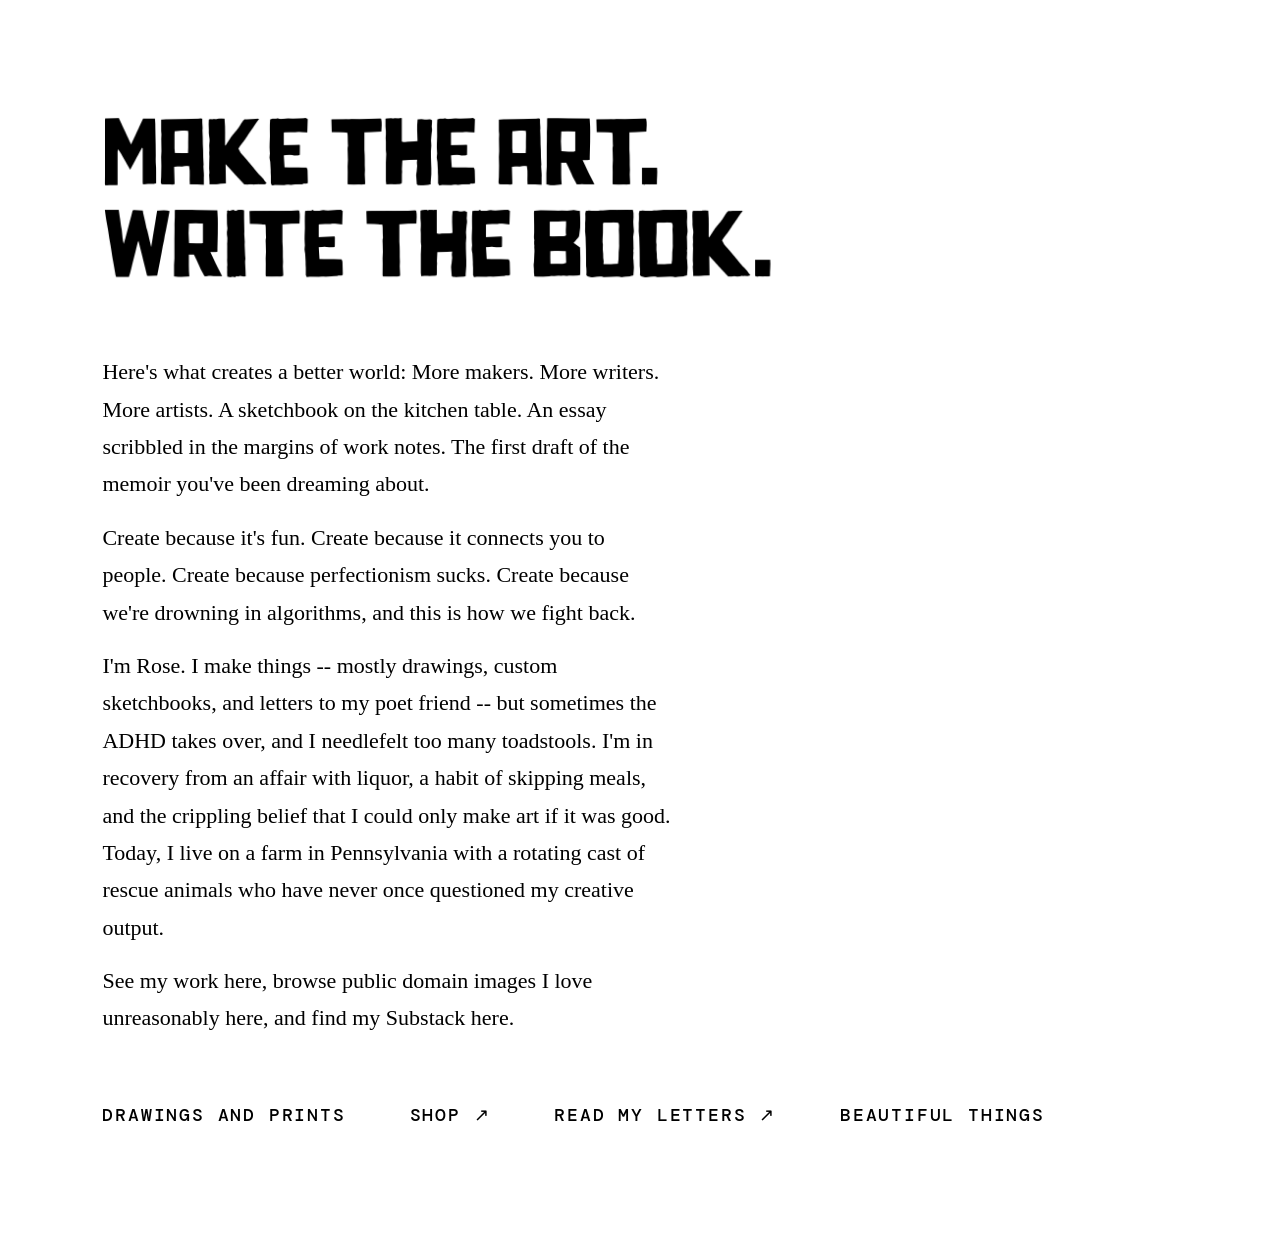
==== index.html @ 7e921a8c "Added images for headers" ====
<!DOCTYPE html>
<html lang="en">
<head>
  <meta charset="UTF-8">
  <meta name="viewport" content="width=device-width, initial-scale=1.0">
  <title>[Artist Name] — Artist</title>
  <meta name="description" content="[Artist Name] — [brief one-sentence description of your practice and work].">

  <!-- DM Mono — single CDN exception, per site spec -->
  <link rel="preconnect" href="https://fonts.googleapis.com">
  <link rel="preconnect" href="https://fonts.gstatic.com" crossorigin>
  <link href="https://fonts.googleapis.com/css2?family=DM+Mono:wght@400;500&display=swap" rel="stylesheet">

  <link rel="stylesheet" href="style.css">
</head>
<body class="page-home">

  <div class="home-layout">

    <!-- Logo: Ramo typeface embedded as image -->
    <!-- Replace /images/logo.png with your actual logo file 
    <a href="/" class="home-logo-link" aria-label="[Artist Name] — Home">
     <img
        src="/images/logo.png"
        alt="[Artist Name]"
        class="home-logo-image"
        width="320"
        height="120"
      >
      <!--
        If the logo image is not yet available, remove the <img> above
        and uncomment the fallback below:
        <span class="logo-placeholder">[ARTIST NAME]</span>
      
    </a>
-->
    <picture>
      <source srcset="assets/headerimage-1400.png" media="(min-width: 901px)">
      <source srcset="assets/headerimage-800.png" media="(min-width: 481px)">
      <img
        src="assets/headerimage-400.png"
        alt="make the art. write the book."
        class="home-header-image"
      >
    </picture>

    <!-- Bio: replace all four lines with your actual text -->
    <div class="home-bio" aria-label="Artist biography">
      <!-- [BIO TEXT HERE] -->
      <p>Here's what creates a better world: More makers. More writers.
        More artists. A sketchbook on the kitchen table.
        An essay scribbled in the margins of work notes.
        The first draft of the memoir you've been dreaming about.</p>
      <p>
        Create because it's fun. Create because it connects you to people.
        Create because perfectionism sucks. Create because we're drowning
        in algorithms, and this is how we fight back.&nbsp;</p>
      <p>I'm Rose. I make things -- mostly drawings, custom sketchbooks,
        and letters to my poet friend -- but sometimes the ADHD takes over,
        and I needlefelt too many toadstools. I'm in recovery from an
        affair with liquor, a habit of skipping meals, and the crippling belief
        that I could only make art if it was good. Today, I live on a farm in
        Pennsylvania with a rotating cast of rescue animals who have never once
        questioned my creative output.
        </p>
<p>See my work here, browse public domain images I love unreasonably here, and find my Substack here.
</p>

    </div>

    <!-- Navigation -->
    <nav class="home-nav" aria-label="Primary navigation">
      <ul class="nav-list">
        <li><a href="/gallery/" class="nav-link">Drawings and prints</a></li>
          <li>
          <a
            href="#"
            class="nav-link"
            target="_blank"
            rel="noopener noreferrer"
          >shop ↗</a>
        </li>
        <!-- Replace # with your actual writing URL -->
        <li>
          <a
            href="#"
            class="nav-link"
            target="_blank"
            rel="noopener noreferrer"
          >read my letters ↗</a>
           </li>
          <!-- Replace # with your actual Etsy shop URL -->
      
       
        <li><a href="/archive/" class="nav-link">Beautiful things</a></li>
        
        
      </ul>
    </nav>

  </div><!-- /home-layout -->

</body>
</html>
---- style.css ----
/*
  ============================================================
  STYLE GUIDE — style.css
  ============================================================

  COLOR PALETTE
  --color-black    #000000   Primary text, borders, UI elements
  --color-white    #FFFFFF   Page background, inverse text
  --color-red      #D3000B   Accent only — hover states, single
                             emphasis elements; use sparingly

  TYPOGRAPHY
  --font-mono      'DM Mono', monospace
                   Used for: nav, headings, labels, captions,
                   all UI/interface text
  --font-serif     Georgia, 'Times New Roman', serif
                   Used for: body paragraphs, bio, descriptions

  FONT SIZES (generous — err large, not small)
  --font-size-xs   0.75rem    Fine print, metadata
  --font-size-sm   0.875rem   Captions, nav items
  --font-size-base 1.125rem   Body text
  --font-size-md   1.375rem   Lead paragraphs, descriptions
  --font-size-lg   2rem       Section headings
  --font-size-xl   3.5rem     Page titles (inner pages)
  --font-size-2xl  6rem       Display — homepage name

  FONT WEIGHTS
  --font-weight-normal  400   Body text
  --font-weight-medium  500   Headings, labels, nav

  LETTER SPACING
  --tracking-tight    -0.02em  Large display type
  --tracking-normal    0       Body text
  --tracking-wide      0.05em  Subheadings
  --tracking-wider     0.1em   Labels, small caps
  --tracking-widest    0.2em   Nav items

  SPACING SCALE
  --space-xs    0.5rem    8px
  --space-sm    1rem      16px
  --space-md    2rem      32px
  --space-lg    4rem      64px
  --space-xl    7rem      112px
  --space-2xl   12rem     192px

  LAYOUT
  --max-width   1400px   Maximum content width
  --gutter      clamp(1.5rem, 4vw, 4rem)   Responsive side padding

  IMAGE GRID
  --grid-min    260px    Minimum column width
  --grid-gap    1.5rem   Gap between cells (desktop)
  ============================================================
*/

/* ============================================================
   CUSTOM PROPERTIES
   ============================================================ */

:root {
  /* Colors */
  --color-black: #000000;
  --color-white: #ffffff;
  --color-red:   #D3000B;

  /* Typography — families */
  --font-mono:   'DM Mono', monospace;
  --font-serif:  Georgia, 'Times New Roman', serif;

  /* Typography — sizes */
  --font-size-xs:   0.75rem;
  --font-size-sm:   0.875rem;
  --font-size-base: 1.125rem;
  --font-size-md:   1.375rem;
  --font-size-lg:   2rem;
  --font-size-xl:   3.5rem;
  --font-size-2xl:  6rem;

  /* Typography — weights */
  --font-weight-normal: 400;
  --font-weight-medium: 500;

  /* Typography — letter spacing */
  --tracking-tight:   -0.02em;
  --tracking-normal:   0em;
  --tracking-wide:     0.05em;
  --tracking-wider:    0.1em;
  --tracking-widest:   0.2em;

  /* Spacing */
  --space-xs:  0.5rem;
  --space-sm:  1rem;
  --space-md:  2rem;
  --space-lg:  4rem;
  --space-xl:  7rem;
  --space-2xl: 12rem;

  /* Layout */
  --max-width: 1400px;
  --gutter:    clamp(1.5rem, 4vw, 4rem);

  /* Grid */
  --grid-min: 260px;
  --grid-gap: 1.5rem;
}


/* ============================================================
   RESET & BASE
   ============================================================ */

*, *::before, *::after {
  box-sizing: border-box;
  margin: 0;
  padding: 0;
}

html {
  font-size: 16px;
  scroll-behavior: smooth;
}

body {
  background-color: var(--color-white);
  color: var(--color-black);
  font-family: var(--font-serif);
  font-size: var(--font-size-base);
  font-weight: var(--font-weight-normal);
  line-height: 1.65;
  -webkit-font-smoothing: antialiased;
  -moz-osx-font-smoothing: grayscale;
}

img {
  display: block;
  max-width: 100%;
  height: auto;
}

ul {
  list-style: none;
}

a {
  color: inherit;
  text-decoration: none;
}

a:hover {
  color: var(--color-red);
}

p + p {
  margin-top: var(--space-sm);
}


/* ============================================================
   LAYOUT UTILITIES
   ============================================================ */

.container {
  width: 100%;
  max-width: var(--max-width);
  margin-inline: auto;
  padding-inline: var(--gutter);
}

.page-wrapper {
  min-height: 100vh;
  display: flex;
  flex-direction: column;
}

.site-main {
  flex: 1;
  padding-top: var(--space-lg);
  padding-bottom: var(--space-xl);
}


/* ============================================================
   SITE HEADER — inner pages
   ============================================================ */

.site-header {
  display: flex;
  align-items: center;
  justify-content: space-between;
  padding: var(--space-md) var(--gutter);
  border-bottom: 2px solid var(--color-black);
  gap: var(--space-md);
}

.site-header img {
  width: clamp(220px, 100%, 860px);
  height: auto;
}

.site-logo {
  display: block;
  flex-shrink: 0;
  line-height: 1;
  transition: opacity 0.1s ease;
}

.site-logo:hover {
  opacity: 0.7;
  color: inherit;
}

.logo-image {
  height: 2.75rem;
  width: auto;
  display: block;
}

/* Fallback if logo image not yet provided */
.logo-image[src=""] ,
.logo-image:not([src]) {
  display: none;
}


/* ============================================================
   NAVIGATION — shared across all pages
   ============================================================ */

.site-nav {
  display: flex;
  align-items: center;
}

.nav-list {
  display: flex;
  flex-wrap: wrap;
  align-items: center;
  gap: var(--space-sm) var(--space-md);
}

.nav-link {
  font-family: var(--font-mono);
  font-size: var(--font-size-sm);
  font-weight: var(--font-weight-medium);
  letter-spacing: var(--tracking-widest);
  text-transform: uppercase;
  color: var(--color-black);
  text-decoration: none;
  transition: color 0.1s ease;
  white-space: nowrap;
}

.nav-link:hover {
  color: var(--color-red);
}

.nav-link[aria-current="page"] {
  border-bottom: 2px solid var(--color-black);
}


/* ============================================================
   HOMEPAGE
   ============================================================ */

body.page-home {
  display: flex;
  flex-direction: column;
  min-height: 100vh;
}

.home-layout {
  flex: 1;
  display: flex;
  flex-direction: column;
  padding: var(--space-xl) var(--gutter) var(--space-xl);
  max-width: var(--max-width);
  width: 100%;
  /* Generous left offset for editorial feel */
  padding-left: max(var(--gutter), 8vw);
}

.home-logo-link {
  display: inline-block;
  margin-bottom: var(--space-md);
  transition: opacity 0.1s ease;
}

.home-logo-link:hover {
  opacity: 0.7;
  color: inherit;
}

.home-logo-image {
  height: auto;
  width: clamp(140px, 22vw, 320px);
  display: block;
}

/* Placeholder while logo image is pending */
.logo-placeholder {
  display: block;
  font-family: var(--font-mono);
  font-size: var(--font-size-lg);
  font-weight: var(--font-weight-medium);
  letter-spacing: var(--tracking-tight);
  line-height: 1;
  color: var(--color-black);
  margin-bottom: var(--space-md);
}

/* .home-name removed — replaced by .home-header-image */

.home-header-image {
  display: block;
  width: clamp(280px, 55vw, 900px);
  height: auto;
  margin-bottom: var(--space-lg);
}

.home-bio {
  font-family: var(--font-serif);
  font-size: var(--font-size-md);
  line-height: 1.7;
  max-width: 52ch;
  color: var(--color-black);
  margin-bottom: var(--space-lg);
}

.home-nav {
  margin-top: auto;
}

.home-nav .nav-list {
  gap: var(--space-sm) var(--space-lg);
}

.home-nav .nav-link {
  font-size: var(--font-size-base);
  letter-spacing: var(--tracking-wider);
}


/* ============================================================
   PAGE TITLES — inner pages
   ============================================================ */

.page-title {
  font-family: var(--font-mono);
  font-size: clamp(var(--font-size-lg), 5vw, var(--font-size-xl));
  font-weight: var(--font-weight-medium);
  letter-spacing: var(--tracking-tight);
  text-transform: uppercase;
  line-height: 1.1;
  color: var(--color-black);
  margin-bottom: var(--space-md);
}

.section-label {
  font-family: var(--font-mono);
  font-size: var(--font-size-xs);
  font-weight: var(--font-weight-medium);
  letter-spacing: var(--tracking-widest);
  text-transform: uppercase;
  color: var(--color-black);
  margin-bottom: var(--space-sm);
}

.page-description {
  font-family: var(--font-serif);
  font-size: var(--font-size-md);
  line-height: 1.7;
  max-width: 60ch;
  color: var(--color-black);
  margin-bottom: var(--space-lg);
}


/* ============================================================
   IMAGE GRID
   ============================================================ */

.image-grid {
  display: grid;
  grid-template-columns: repeat(auto-fill, minmax(min(var(--grid-min), 100%), 1fr));
  gap: var(--grid-gap);
}

/* Wider columns for gallery (artist's own work) */
.image-grid--gallery {
  --grid-min: 300px;
  --grid-gap: 2rem;
}

/* Archive theme cards — can be larger */
.image-grid--archive {
  --grid-min: 320px;
  --grid-gap: 2.5rem;
}

/* Collection detail — standard width */
.image-grid--collection {
  --grid-min: 260px;
  --grid-gap: 2rem;
}


/* ============================================================
   IMAGE BLOCK — figure + figcaption
   ============================================================ */

.image-block {
  display: flex;
  flex-direction: column;
}

.image-block a {
  display: block;
  overflow: hidden;
}

.image-block a:hover img {
  opacity: 0.88;
}

.image-block img {
  width: 100%;
  height: auto;
  display: block;
  outline: 1px solid var(--color-black);
  transition: opacity 0.15s ease;
}

.image-block figcaption {
  font-family: var(--font-mono);
  font-size: var(--font-size-xs);
  font-weight: var(--font-weight-normal);
  letter-spacing: var(--tracking-wide);
  line-height: 1.5;
  color: var(--color-black);
  margin-top: var(--space-xs);
  padding-top: var(--space-xs);
  border-top: 1px solid var(--color-black);
}


/* ============================================================
   ARCHIVE THEME CARDS (landing page)
   ============================================================ */

.theme-card {
  display: flex;
  flex-direction: column;
}

.theme-card a {
  display: flex;
  flex-direction: column;
  flex: 1;
  color: var(--color-black);
  text-decoration: none;
}

.theme-card a:hover {
  color: var(--color-red);
}

.theme-card a:hover img {
  opacity: 0.88;
}

.theme-card img {
  width: 100%;
  aspect-ratio: 4 / 3;
  object-fit: cover;
  display: block;
  outline: 1px solid var(--color-black);
  transition: opacity 0.15s ease;
}

.theme-card__title {
  font-family: var(--font-mono);
  font-size: var(--font-size-sm);
  font-weight: var(--font-weight-medium);
  letter-spacing: var(--tracking-wider);
  text-transform: uppercase;
  margin-top: var(--space-xs);
  padding-top: var(--space-xs);
  border-top: 1px solid var(--color-black);
  line-height: 1.4;
}

.theme-card a:hover .theme-card__title {
  color: var(--color-red);
}


/* ============================================================
   COLLECTION PAGE HEADER
   ============================================================ */

.collection-header {
  padding: var(--space-lg) 0 var(--space-md);
  border-bottom: 2px solid var(--color-black);
  margin-bottom: var(--space-lg);
}

.collection-header .section-label {
  color: var(--color-red);
}


/* ============================================================
   GALLERY PAGE HEADER
   ============================================================ */

.gallery-header {
  padding: var(--space-lg) 0 var(--space-md);
  margin-bottom: var(--space-lg);
  border-bottom: 2px solid var(--color-black);
}


/* ============================================================
   ARCHIVE LANDING HEADER
   ============================================================ */

.archive-header {
  padding: var(--space-lg) 0 var(--space-md);
  margin-bottom: var(--space-lg);
  border-bottom: 2px solid var(--color-black);
}


/* ============================================================
   SITE FOOTER
   ============================================================ */

.site-footer {
  padding: var(--space-md) var(--gutter);
  border-top: 1px solid var(--color-black);
  margin-top: auto;
}

.site-footer p {
  font-family: var(--font-mono);
  font-size: var(--font-size-xs);
  letter-spacing: var(--tracking-wide);
  color: var(--color-black);
}

.site-footer a:hover {
  color: var(--color-red);
}


/* ============================================================
   RESPONSIVE
   ============================================================ */

/* Tablet */
@media (max-width: 768px) {
  :root {
    --grid-gap: 1.25rem;
  }

  .site-header {
    flex-direction: column;
    align-items: flex-start;
    gap: var(--space-sm);
    padding: var(--space-sm) var(--gutter);
  }

  .site-header img {
    width: clamp(200px, 100%, 600px);
  }

  .nav-list {
    gap: var(--space-xs) var(--space-sm);
  }

  .home-layout {
    padding: var(--space-lg) var(--gutter);
    padding-left: var(--gutter);
  }

  .page-title {
    font-size: var(--font-size-lg);
  }

  .collection-header,
  .gallery-header,
  .archive-header {
    padding-top: var(--space-md);
  }
}

/* Mobile */
@media (max-width: 480px) {
  :root {
    --grid-gap: 1rem;
  }

  .image-grid {
    grid-template-columns: 1fr;
  }

  .image-grid--gallery,
  .image-grid--archive,
  .image-grid--collection {
    grid-template-columns: 1fr;
  }

  .site-header img {
    width: 100%;
  }

  .home-bio {
    font-size: var(--font-size-base);
  }

  .home-nav .nav-link {
    font-size: var(--font-size-sm);
  }
}

/* Large screens — let grid breathe more */
@media (min-width: 1200px) {
  :root {
    --grid-gap: 2rem;
  }

  .image-grid--archive {
    --grid-gap: 3rem;
  }
}
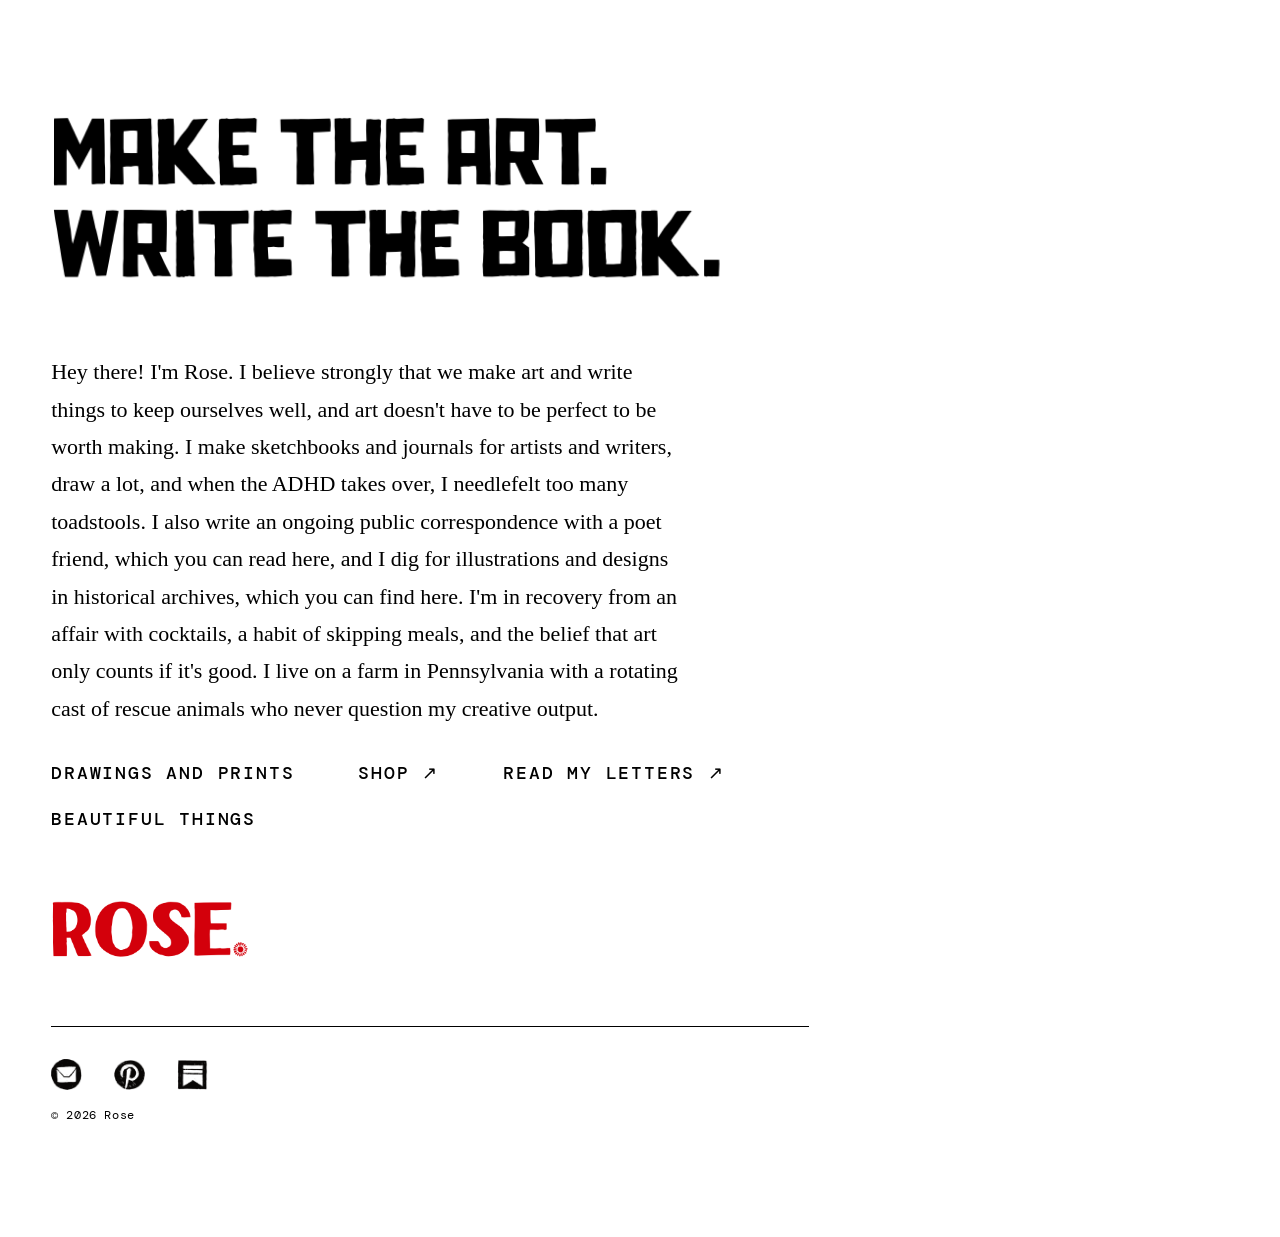
==== commit 31b3852a: "Adjusted homepage layout, added logos and social icons" ====
--- a/index.html
+++ b/index.html
@@ -3,8 +3,14 @@
 <head>
   <meta charset="UTF-8">
   <meta name="viewport" content="width=device-width, initial-scale=1.0">
-  <title>[Artist Name] — Artist</title>
-  <meta name="description" content="[Artist Name] — [brief one-sentence description of your practice and work].">
+  <title>Art with Rose</title>
+  <meta name="description" content="Rose - Artist, Writer, Dreamer">
+  <link rel="icon" href="assets/favicon.png" type="image/png">
+  <meta property="og:title" content="Art with Rose">
+  <meta property="og:description" content="Make the art. Write the book. Drawings, sketchbooks, and letters from a farm in Pennsylvania.">
+  <meta property="og:image" content="https://yourdomain.com/assets/headerimage-1400.png">
+  <meta property="og:url" content="https://yourdomain.com">
+  <meta property="og:type" content="website">
 
   <!-- DM Mono — single CDN exception, per site spec -->
   <link rel="preconnect" href="https://fonts.googleapis.com">
@@ -17,23 +23,7 @@
 
   <div class="home-layout">
 
-    <!-- Logo: Ramo typeface embedded as image -->
-    <!-- Replace /images/logo.png with your actual logo file 
-    <a href="/" class="home-logo-link" aria-label="[Artist Name] — Home">
-     <img
-        src="/images/logo.png"
-        alt="[Artist Name]"
-        class="home-logo-image"
-        width="320"
-        height="120"
-      >
-      <!--
-        If the logo image is not yet available, remove the <img> above
-        and uncomment the fallback below:
-        <span class="logo-placeholder">[ARTIST NAME]</span>
-      
-    </a>
--->
+ 
     <picture>
       <source srcset="assets/headerimage-1400.png" media="(min-width: 901px)">
       <source srcset="assets/headerimage-800.png" media="(min-width: 481px)">
@@ -47,25 +37,15 @@
     <!-- Bio: replace all four lines with your actual text -->
     <div class="home-bio" aria-label="Artist biography">
       <!-- [BIO TEXT HERE] -->
-      <p>Here's what creates a better world: More makers. More writers.
-        More artists. A sketchbook on the kitchen table.
-        An essay scribbled in the margins of work notes.
-        The first draft of the memoir you've been dreaming about.</p>
-      <p>
-        Create because it's fun. Create because it connects you to people.
-        Create because perfectionism sucks. Create because we're drowning
-        in algorithms, and this is how we fight back.&nbsp;</p>
-      <p>I'm Rose. I make things -- mostly drawings, custom sketchbooks,
-        and letters to my poet friend -- but sometimes the ADHD takes over,
-        and I needlefelt too many toadstools. I'm in recovery from an
-        affair with liquor, a habit of skipping meals, and the crippling belief
-        that I could only make art if it was good. Today, I live on a farm in
-        Pennsylvania with a rotating cast of rescue animals who have never once
-        questioned my creative output.
+      <p>Hey there! I'm Rose. I believe strongly that we make art and write things 
+        to keep ourselves well, and art doesn't have to be perfect to be worth making.
+        I make sketchbooks and journals for artists and writers, draw a lot, and when the ADHD takes over,
+        I needlefelt too many toadstools. I also write an ongoing public correspondence with a poet friend, which you can read here,
+        and I dig for illustrations and designs in historical archives, which you can find here. I'm in recovery
+        from an affair with cocktails, a habit of skipping meals, and the belief that art only counts if it's good.
+        I live on a farm in Pennsylvania with a rotating cast of rescue animals who never question my creative output.
         </p>
-<p>See my work here, browse public domain images I love unreasonably here, and find my Substack here.
-</p>
-
+           
     </div>
 
     <!-- Navigation -->
@@ -74,22 +54,22 @@
         <li><a href="/gallery/" class="nav-link">Drawings and prints</a></li>
           <li>
           <a
-            href="#"
+            href="https://www.etsy.com/shop/MyNarrativeFlow"
             class="nav-link"
             target="_blank"
             rel="noopener noreferrer"
           >shop ↗</a>
         </li>
-        <!-- Replace # with your actual writing URL -->
+    
         <li>
           <a
-            href="#"
+            href="https://psdraftinprogress.substack.com"
             class="nav-link"
             target="_blank"
             rel="noopener noreferrer"
           >read my letters ↗</a>
            </li>
-          <!-- Replace # with your actual Etsy shop URL -->
+      
       
        
         <li><a href="/archive/" class="nav-link">Beautiful things</a></li>
@@ -97,7 +77,26 @@
         
       </ul>
     </nav>
+     <img
+      src="assets/logo.png"
+      alt="Art with Rose"
+      class="home-logo-image"
+    >
 
+    <footer class="home-footer">
+      <div class="home-social">
+        <a href="mailto:your@email.com" aria-label="Email Rose">
+          <img src="assets/socialicons-email-1040.png" alt="Email" class="social-icon">
+        </a>
+        <a href="https://www.pinterest.com/mynarrativeflow" target="_blank" rel="noopener noreferrer" aria-label="Pinterest">
+          <img src="assets/socialicons-pinterest-1040.png" alt="Pinterest" class="social-icon">
+        </a>
+        <a href="https://psdraftinprogress.substack.com" target="_blank" rel="noopener noreferrer" aria-label="Substack">
+          <img src="assets/socialicons-substack-1040.png" alt="Substack" class="social-icon">
+        </a>
+      </div>
+      <p class="home-copyright">© 2026 Rose</p>
+    </footer>
   </div><!-- /home-layout -->
 
 </body>
--- a/style.css
+++ b/style.css
@@ -138,6 +138,8 @@
   height: auto;
 }
 
+
+
 ul {
   list-style: none;
 }
@@ -274,11 +276,9 @@
   flex: 1;
   display: flex;
   flex-direction: column;
-  padding: var(--space-xl) var(--gutter) var(--space-xl);
-  max-width: var(--max-width);
+  padding: var(--space-xl) var(--gutter);
+  max-width: 860px;
   width: 100%;
-  /* Generous left offset for editorial feel */
-  padding-left: max(var(--gutter), 8vw);
 }
 
 .home-logo-link {
@@ -294,8 +294,9 @@
 
 .home-logo-image {
   height: auto;
-  width: clamp(140px, 22vw, 320px);
-  display: block;
+  width: clamp(100px, 16vw, 240px);
+  display: block;
+  margin-top: var(--space-lg);
 }
 
 /* Placeholder while logo image is pending */
@@ -323,9 +324,9 @@
   font-family: var(--font-serif);
   font-size: var(--font-size-md);
   line-height: 1.7;
-  max-width: 52ch;
-  color: var(--color-black);
-  margin-bottom: var(--space-lg);
+  max-width: 58ch;
+  color: var(--color-black);
+  margin-bottom: var(--space-md);
 }
 
 .home-nav {
@@ -333,6 +334,9 @@
 }
 
 .home-nav .nav-list {
+  display: flex;
+  flex-direction: row;
+  flex-wrap: wrap;
   gap: var(--space-sm) var(--space-lg);
 }
 
@@ -534,6 +538,45 @@
 
 
 /* ============================================================
+   HOMEPAGE FOOTER
+   ============================================================ */
+
+.home-footer {
+  margin-top: var(--space-lg);
+  padding-top: var(--space-md);
+  border-top: 1px solid var(--color-black);
+  display: flex;
+  flex-direction: column;
+  gap: var(--space-sm);
+}
+
+.home-social {
+  display: flex;
+  flex-direction: row;
+  gap: var(--space-md);
+  align-items: center;
+}
+
+.social-icon {
+  width: clamp(22px, 3vw, 31px);
+  height: auto;
+  display: block;
+  transition: opacity 0.15s ease;
+}
+
+.home-social a:hover .social-icon {
+  opacity: 0.65;
+}
+
+.home-copyright {
+  font-family: var(--font-mono);
+  font-size: var(--font-size-xs);
+  letter-spacing: var(--tracking-wide);
+  color: var(--color-black);
+}
+
+
+/* ============================================================
    SITE FOOTER
    ============================================================ */
 
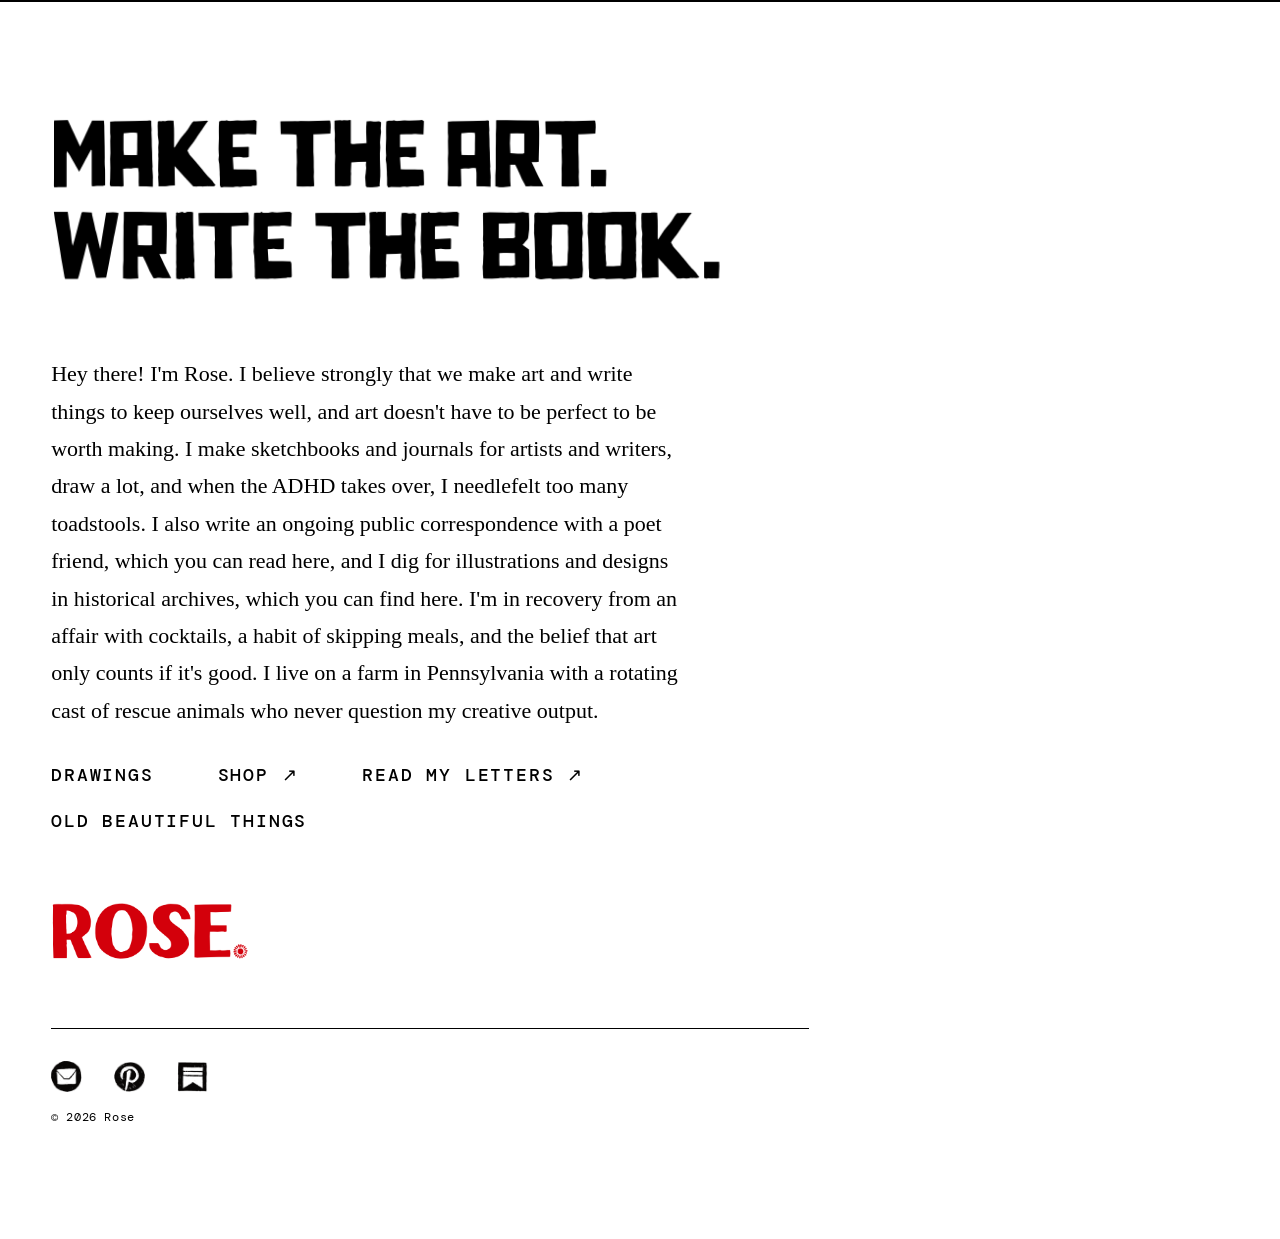
==== commit 0f44c984: "Changes to layout; sample addition of photo" ====
--- a/index.html
+++ b/index.html
@@ -51,30 +51,30 @@
     <!-- Navigation -->
     <nav class="home-nav" aria-label="Primary navigation">
       <ul class="nav-list">
-        <li><a href="/gallery/" class="nav-link">Drawings and prints</a></li>
+        <li><a href="/gallery/" class="nav-link">Drawings</a></li>
           <li>
           <a
             href="https://www.etsy.com/shop/MyNarrativeFlow"
             class="nav-link"
             target="_blank"
             rel="noopener noreferrer"
-          >shop ↗</a>
+          >Shop ↗</a>
         </li>
-    
+
         <li>
           <a
             href="https://psdraftinprogress.substack.com"
             class="nav-link"
             target="_blank"
             rel="noopener noreferrer"
-          >read my letters ↗</a>
+          >Read My Letters ↗</a>
            </li>
-      
-      
-       
-        <li><a href="/archive/" class="nav-link">Beautiful things</a></li>
-        
-        
+
+
+
+        <li><a href="/archive/" class="nav-link">Old Beautiful Things</a></li>
+
+
       </ul>
     </nav>
      <img
--- a/style.css
+++ b/style.css
@@ -195,7 +195,7 @@
   gap: var(--space-md);
 }
 
-.site-header img {
+.site-header img:not(.logo-image) {
   width: clamp(220px, 100%, 860px);
   height: auto;
 }
@@ -270,6 +270,7 @@
   display: flex;
   flex-direction: column;
   min-height: 100vh;
+  border-top: 2px solid var(--color-black);
 }
 
 .home-layout {
@@ -522,7 +523,7 @@
 .gallery-header {
   padding: var(--space-lg) 0 var(--space-md);
   margin-bottom: var(--space-lg);
-  border-bottom: 2px solid var(--color-black);
+  border-bottom: 1px solid var(--color-black);
 }
 
 
@@ -533,7 +534,7 @@
 .archive-header {
   padding: var(--space-lg) 0 var(--space-md);
   margin-bottom: var(--space-lg);
-  border-bottom: 2px solid var(--color-black);
+  border-bottom: 1px solid var(--color-black);
 }
 
 
@@ -595,6 +596,12 @@
 
 .site-footer a:hover {
   color: var(--color-red);
+}
+
+/* Social icons row spacing within site footer */
+.site-footer .home-social {
+  margin-top: var(--space-sm);
+  margin-bottom: var(--space-sm);
 }
 
 
@@ -615,7 +622,7 @@
     padding: var(--space-sm) var(--gutter);
   }
 
-  .site-header img {
+  .site-header img:not(.logo-image) {
     width: clamp(200px, 100%, 600px);
   }
 
@@ -655,7 +662,7 @@
     grid-template-columns: 1fr;
   }
 
-  .site-header img {
+  .site-header img:not(.logo-image) {
     width: 100%;
   }
 
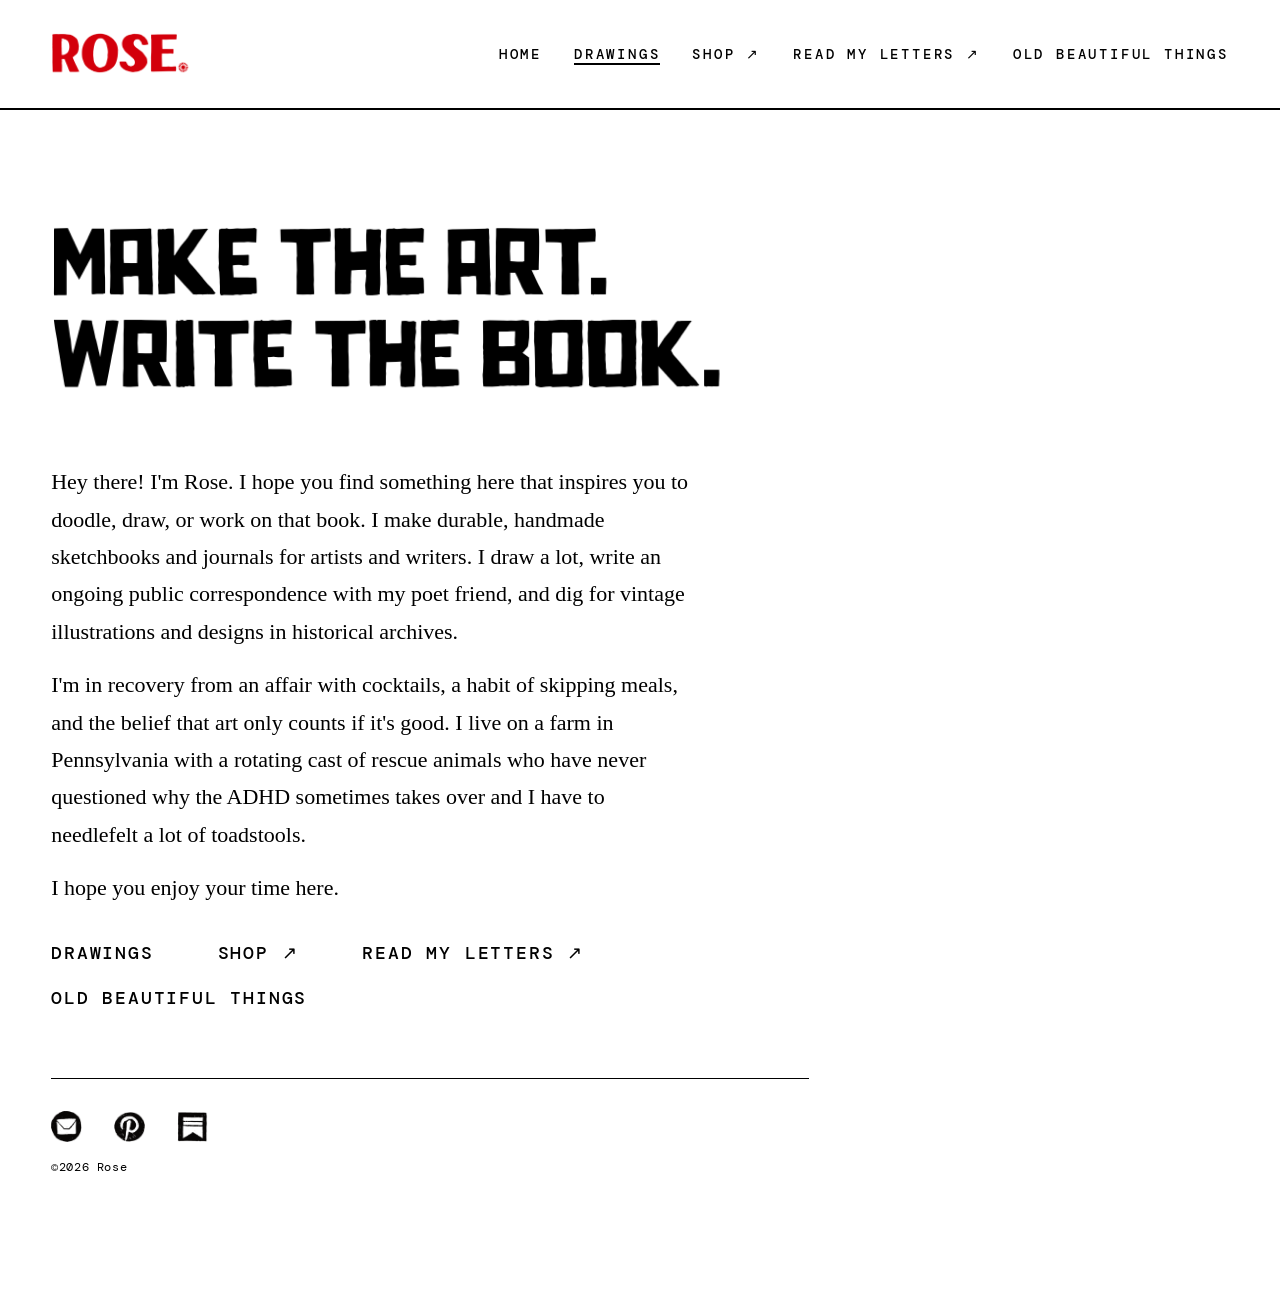
==== commit c179fe9e: "Testing adding one image to the archive" ====
--- a/index.html
+++ b/index.html
@@ -19,6 +19,43 @@
 
   <link rel="stylesheet" href="style.css">
 </head>
+  <header class="site-header">
+    <!-- Logo: replace /images/logo.png with your actual logo file -->
+    <a href="/" class="site-logo" aria-label="Rose — Artist Site, home">
+      <img
+        src="../assets/logo.png"
+        alt="Rose — Artist Site"
+        class="logo-image"
+        width="64"
+        height="24"
+      >
+    </a>
+
+    <nav class="site-nav" aria-label="Primary navigation">
+      <ul class="nav-list">
+        <li><a href="/" class="nav-link">Home</a></li>
+        <li><a href="/gallery/" class="nav-link" aria-current="page">Drawings</a></li>
+        <li>
+          <a
+            href="https://www.etsy.com/shop/MyNarrativeFlow"
+            class="nav-link"
+            target="_blank"
+            rel="noopener noreferrer"
+          >Shop ↗</a>
+        </li>
+        <li>
+          <a
+            href="https://psdraftinprogress.substack.com"
+            class="nav-link"
+            target="_blank"
+            rel="noopener noreferrer"
+          >Read My Letters ↗</a>
+        </li>
+        <li><a href="/archive/" class="nav-link">Old Beautiful Things</a></li>
+      </ul>
+    </nav>
+  </header>
+
 <body class="page-home">
 
   <div class="home-layout">
@@ -37,16 +74,20 @@
     <!-- Bio: replace all four lines with your actual text -->
     <div class="home-bio" aria-label="Artist biography">
       <!-- [BIO TEXT HERE] -->
-      <p>Hey there! I'm Rose. I believe strongly that we make art and write things 
-        to keep ourselves well, and art doesn't have to be perfect to be worth making.
-        I make sketchbooks and journals for artists and writers, draw a lot, and when the ADHD takes over,
-        I needlefelt too many toadstools. I also write an ongoing public correspondence with a poet friend, which you can read here,
-        and I dig for illustrations and designs in historical archives, which you can find here. I'm in recovery
-        from an affair with cocktails, a habit of skipping meals, and the belief that art only counts if it's good.
-        I live on a farm in Pennsylvania with a rotating cast of rescue animals who never question my creative output.
+      <p>Hey there! I'm Rose. I hope you find something here
+        that inspires you to doodle, draw, or work on that book. I make durable, handmade sketchbooks and
+        journals for artists and writers. I draw a lot, write an ongoing
+        public correspondence with my poet friend, and dig for vintage
+        illustrations and designs in historical archives. 
+        
         </p>
-           
-    </div>
+      <p>
+      I'm in recovery from an affair with cocktails, a habit of skipping meals,
+      and the belief that art only counts if it's good. I live on a farm in
+      Pennsylvania with a rotating cast of rescue animals who have never questioned
+      why the ADHD sometimes takes over and I have to needlefelt a lot of toadstools.
+        </p><p>I hope you enjoy your time here.</p>
+              </div>
 
     <!-- Navigation -->
     <nav class="home-nav" aria-label="Primary navigation">
@@ -77,11 +118,7 @@
 
       </ul>
     </nav>
-     <img
-      src="assets/logo.png"
-      alt="Art with Rose"
-      class="home-logo-image"
-    >
+     
 
     <footer class="home-footer">
       <div class="home-social">
@@ -95,7 +132,7 @@
           <img src="assets/socialicons-substack-1040.png" alt="Substack" class="social-icon">
         </a>
       </div>
-      <p class="home-copyright">© 2026 Rose</p>
+      <p class="home-copyright">©2026 Rose</p>
     </footer>
   </div><!-- /home-layout -->
 
--- a/style.css
+++ b/style.css
@@ -270,7 +270,6 @@
   display: flex;
   flex-direction: column;
   min-height: 100vh;
-  border-top: 2px solid var(--color-black);
 }
 
 .home-layout {
@@ -446,7 +445,7 @@
   color: var(--color-black);
   margin-top: var(--space-xs);
   padding-top: var(--space-xs);
-  border-top: 1px solid var(--color-black);
+ /* border-top: 1px solid var(--color-black);*/
 }
 
 
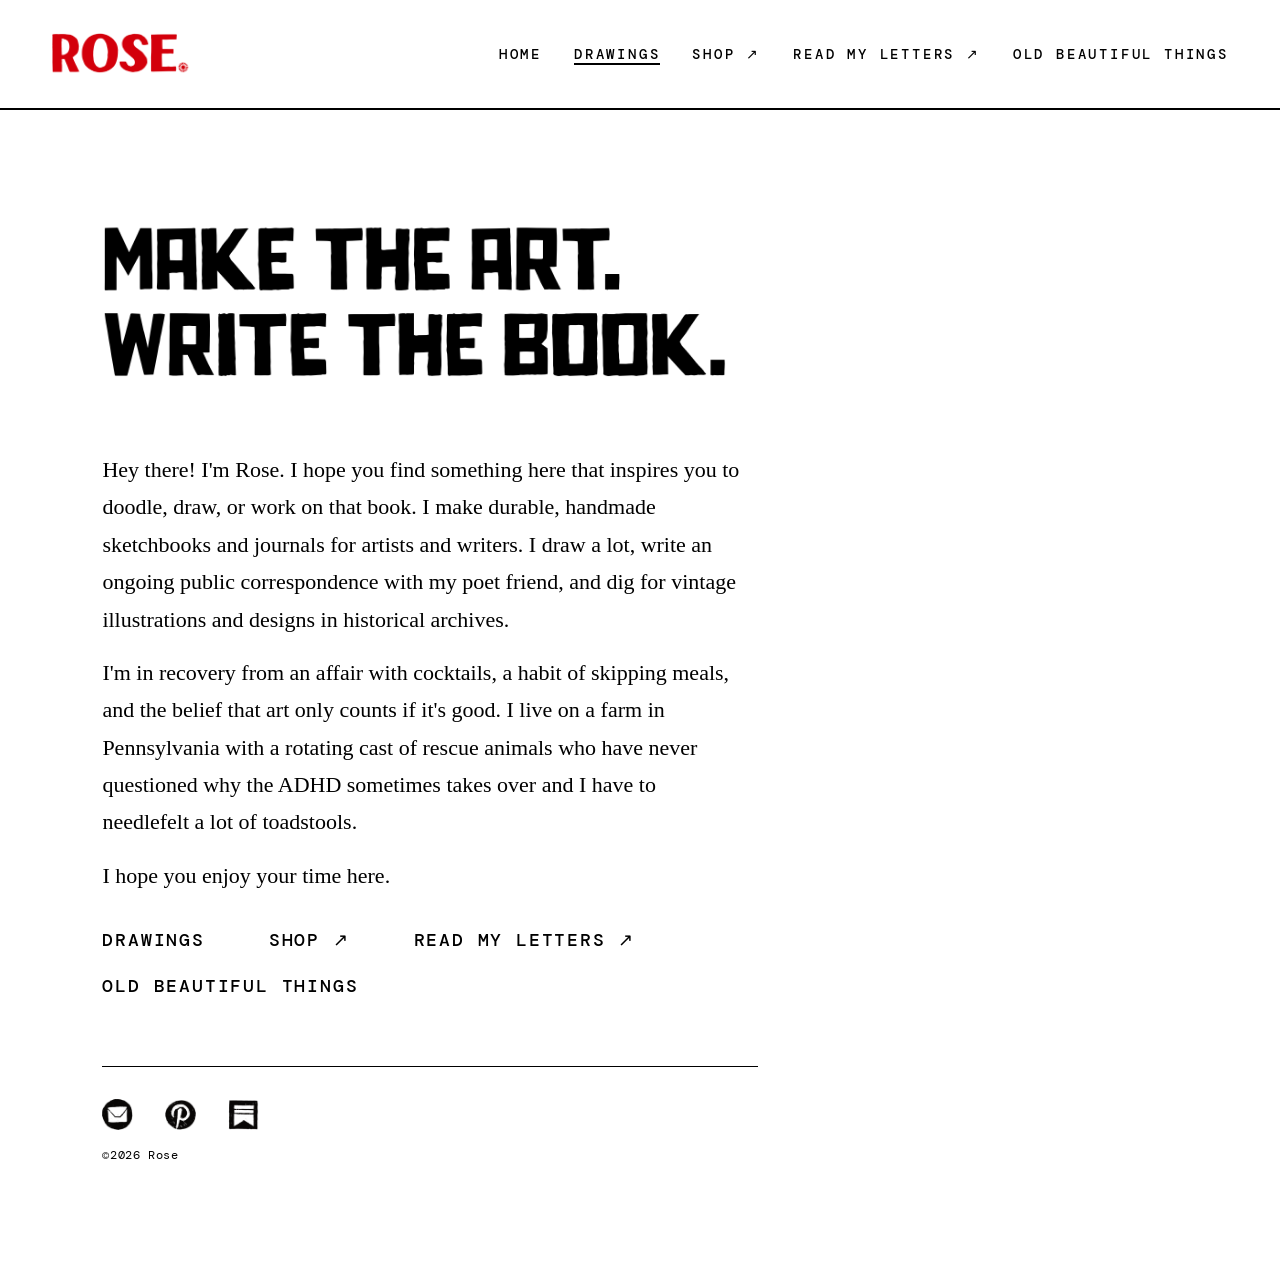
==== commit d9c8c654: "Fixing changes to the layout with Claude Code" ====
--- a/index.html
+++ b/index.html
@@ -59,8 +59,9 @@
 <body class="page-home">
 
   <div class="home-layout">
+  <div class="container">
 
- 
+
     <picture>
       <source srcset="assets/headerimage-1400.png" media="(min-width: 901px)">
       <source srcset="assets/headerimage-800.png" media="(min-width: 481px)">
@@ -134,6 +135,7 @@
       </div>
       <p class="home-copyright">©2026 Rose</p>
     </footer>
+  </div><!-- /container -->
   </div><!-- /home-layout -->
 
 </body>
--- a/style.css
+++ b/style.css
@@ -375,7 +375,6 @@
   font-family: var(--font-serif);
   font-size: var(--font-size-md);
   line-height: 1.7;
-  max-width: 60ch;
   color: var(--color-black);
   margin-bottom: var(--space-lg);
 }
@@ -397,10 +396,16 @@
   --grid-gap: 2rem;
 }
 
-/* Archive theme cards — can be larger */
+/* Archive landing — Pinterest-style masonry via CSS columns */
 .image-grid--archive {
-  --grid-min: 320px;
-  --grid-gap: 2.5rem;
+  display: block;
+  columns: 3 320px;
+  column-gap: 2.5rem;
+}
+
+.image-grid--archive > li {
+  break-inside: avoid;
+  margin-bottom: 2.5rem;
 }
 
 /* Collection detail — standard width */
@@ -432,8 +437,12 @@
   width: 100%;
   height: auto;
   display: block;
-  outline: 1px solid var(--color-black);
   transition: opacity 0.15s ease;
+}
+
+.page-archive .image-block img,
+.page-collection .image-block img {
+  outline: none;
 }
 
 .image-block figcaption {
@@ -476,11 +485,12 @@
 
 .theme-card img {
   width: 100%;
-  aspect-ratio: 4 / 3;
-  object-fit: cover;
-  display: block;
-  outline: 1px solid var(--color-black);
+  display: block;
   transition: opacity 0.15s ease;
+}
+
+.page-archive .theme-card img {
+  outline: none;
 }
 
 .theme-card__title {
@@ -631,7 +641,6 @@
 
   .home-layout {
     padding: var(--space-lg) var(--gutter);
-    padding-left: var(--gutter);
   }
 
   .page-title {
@@ -656,9 +665,12 @@
   }
 
   .image-grid--gallery,
-  .image-grid--archive,
   .image-grid--collection {
     grid-template-columns: 1fr;
+  }
+
+  .image-grid--archive {
+    columns: 1;
   }
 
   .site-header img:not(.logo-image) {
@@ -681,6 +693,7 @@
   }
 
   .image-grid--archive {
-    --grid-gap: 3rem;
-  }
-}
+    columns: 4 320px;
+    column-gap: 3rem;
+  }
+}
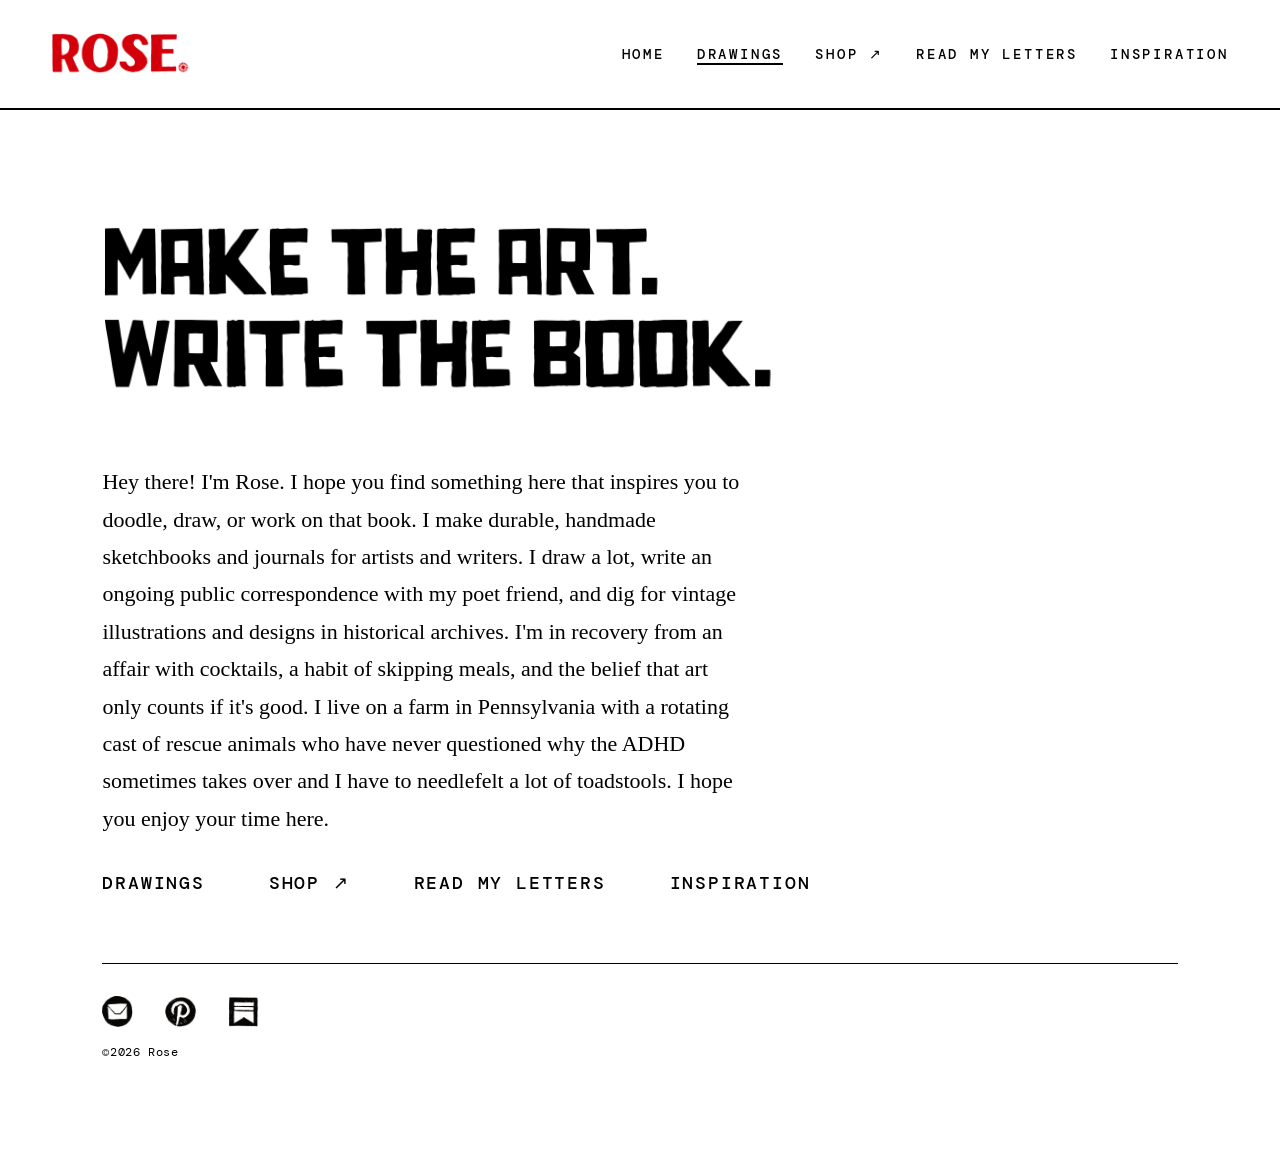
==== commit 01b44b3c: "Add /letters/ page with embedded Substack RSS feed Created letters/index.html as a new inner page fo" ====
--- a/index.html
+++ b/index.html
@@ -19,8 +19,10 @@
 
   <link rel="stylesheet" href="style.css">
 </head>
+  
+<body class="page-home">
+
   <header class="site-header">
-    <!-- Logo: replace /images/logo.png with your actual logo file -->
     <a href="/" class="site-logo" aria-label="Rose — Artist Site, home">
       <img
         src="../assets/logo.png"
@@ -43,20 +45,12 @@
             rel="noopener noreferrer"
           >Shop ↗</a>
         </li>
-        <li>
-          <a
-            href="https://psdraftinprogress.substack.com"
-            class="nav-link"
-            target="_blank"
-            rel="noopener noreferrer"
-          >Read My Letters ↗</a>
-        </li>
-        <li><a href="/archive/" class="nav-link">Old Beautiful Things</a></li>
+        <li><a href="/letters/" class="nav-link">Read My Letters</a></li>
+        <li><a href="/archive/" class="nav-link">Inspiration</a></li>
       </ul>
     </nav>
   </header>
 
-<body class="page-home">
 
   <div class="home-layout">
   <div class="container">
@@ -75,19 +69,14 @@
     <!-- Bio: replace all four lines with your actual text -->
     <div class="home-bio" aria-label="Artist biography">
       <!-- [BIO TEXT HERE] -->
-      <p>Hey there! I'm Rose. I hope you find something here
-        that inspires you to doodle, draw, or work on that book. I make durable, handmade sketchbooks and
-        journals for artists and writers. I draw a lot, write an ongoing
-        public correspondence with my poet friend, and dig for vintage
-        illustrations and designs in historical archives. 
-        
-        </p>
-      <p>
-      I'm in recovery from an affair with cocktails, a habit of skipping meals,
-      and the belief that art only counts if it's good. I live on a farm in
-      Pennsylvania with a rotating cast of rescue animals who have never questioned
-      why the ADHD sometimes takes over and I have to needlefelt a lot of toadstools.
-        </p><p>I hope you enjoy your time here.</p>
+      <p>Hey there! I'm Rose. I hope you find something here that inspires you to doodle, draw, or work on that book.
+        I make durable, handmade sketchbooks and journals for artists and writers. I draw a lot, write an ongoing public
+        correspondence with my poet friend, and dig for vintage illustrations and designs in historical archives.
+        I'm in recovery from an affair with cocktails, a habit of skipping meals, and the belief that art only counts
+        if it's good. I live on a farm in Pennsylvania with a rotating cast of rescue animals who have never questioned
+        why the ADHD sometimes takes over and I have to needlefelt a lot of toadstools.
+
+        I hope you enjoy your time here.
               </div>
 
     <!-- Navigation -->
@@ -103,18 +92,11 @@
           >Shop ↗</a>
         </li>
 
-        <li>
-          <a
-            href="https://psdraftinprogress.substack.com"
-            class="nav-link"
-            target="_blank"
-            rel="noopener noreferrer"
-          >Read My Letters ↗</a>
-           </li>
+        <li><a href="/letters/" class="nav-link">Read My Letters</a></li>
 
 
 
-        <li><a href="/archive/" class="nav-link">Old Beautiful Things</a></li>
+        <li><a href="/archive/" class="nav-link">Inspiration</a></li>
 
 
       </ul>
--- a/style.css
+++ b/style.css
@@ -276,9 +276,11 @@
   flex: 1;
   display: flex;
   flex-direction: column;
-  padding: var(--space-xl) var(--gutter);
-  max-width: 860px;
+  padding-block: var(--space-xl);
+  padding-inline: var(--gutter);
+  max-width: var(--max-width);
   width: 100%;
+  margin-inline: auto;
 }
 
 .home-logo-link {
@@ -548,6 +550,97 @@
 
 
 /* ============================================================
+   LETTERS PAGE HEADER
+   ============================================================ */
+
+.letters-header {
+  padding: var(--space-lg) 0 var(--space-md);
+  margin-bottom: var(--space-lg);
+  border-bottom: 1px solid var(--color-black);
+}
+
+
+/* ============================================================
+   LETTERS PAGE — SUBSTACK FEED
+   ============================================================ */
+
+.substack-feed-embed {
+  display: flex;
+  flex-direction: column;
+  gap: 0;
+}
+
+.substack-card {
+  display: block;
+  color: var(--color-black);
+  text-decoration: none;
+  border-bottom: 1px solid var(--color-black);
+  padding: var(--space-md) 0;
+  transition: color 0.1s ease;
+}
+
+.substack-card:hover {
+  color: var(--color-red);
+}
+
+.substack-post {
+  display: flex;
+  flex-direction: column;
+  gap: var(--space-xs);
+}
+
+.substack-title {
+  font-family: var(--font-mono);
+  font-size: var(--font-size-md);
+  font-weight: var(--font-weight-medium);
+  letter-spacing: var(--tracking-tight);
+  line-height: 1.2;
+}
+
+.substack-date {
+  font-family: var(--font-mono);
+  font-size: var(--font-size-xs);
+  letter-spacing: var(--tracking-wider);
+  text-transform: uppercase;
+  opacity: 0.5;
+}
+
+.substack-desc {
+  font-family: var(--font-serif);
+  font-size: var(--font-size-base);
+  line-height: 1.65;
+  max-width: 60ch;
+}
+
+.substack-skeleton,
+.substack-error,
+.substack-empty {
+  font-family: var(--font-mono);
+  font-size: var(--font-size-xs);
+  letter-spacing: var(--tracking-wider);
+  text-transform: uppercase;
+  opacity: 0.5;
+  padding: var(--space-md) 0;
+}
+
+.letters-subscribe {
+  margin-top: var(--space-xl);
+  padding-top: var(--space-md);
+  border-top: 2px solid var(--color-black);
+}
+
+.letters-subscribe .section-label {
+  margin-bottom: var(--space-sm);
+}
+
+.letters-subscribe iframe {
+  display: block;
+  max-width: 100%;
+  width: 480px;
+}
+
+
+/* ============================================================
    HOMEPAGE FOOTER
    ============================================================ */
 
@@ -640,7 +733,8 @@
   }
 
   .home-layout {
-    padding: var(--space-lg) var(--gutter);
+    padding-block: var(--space-lg);
+    padding-inline: var(--gutter);
   }
 
   .page-title {
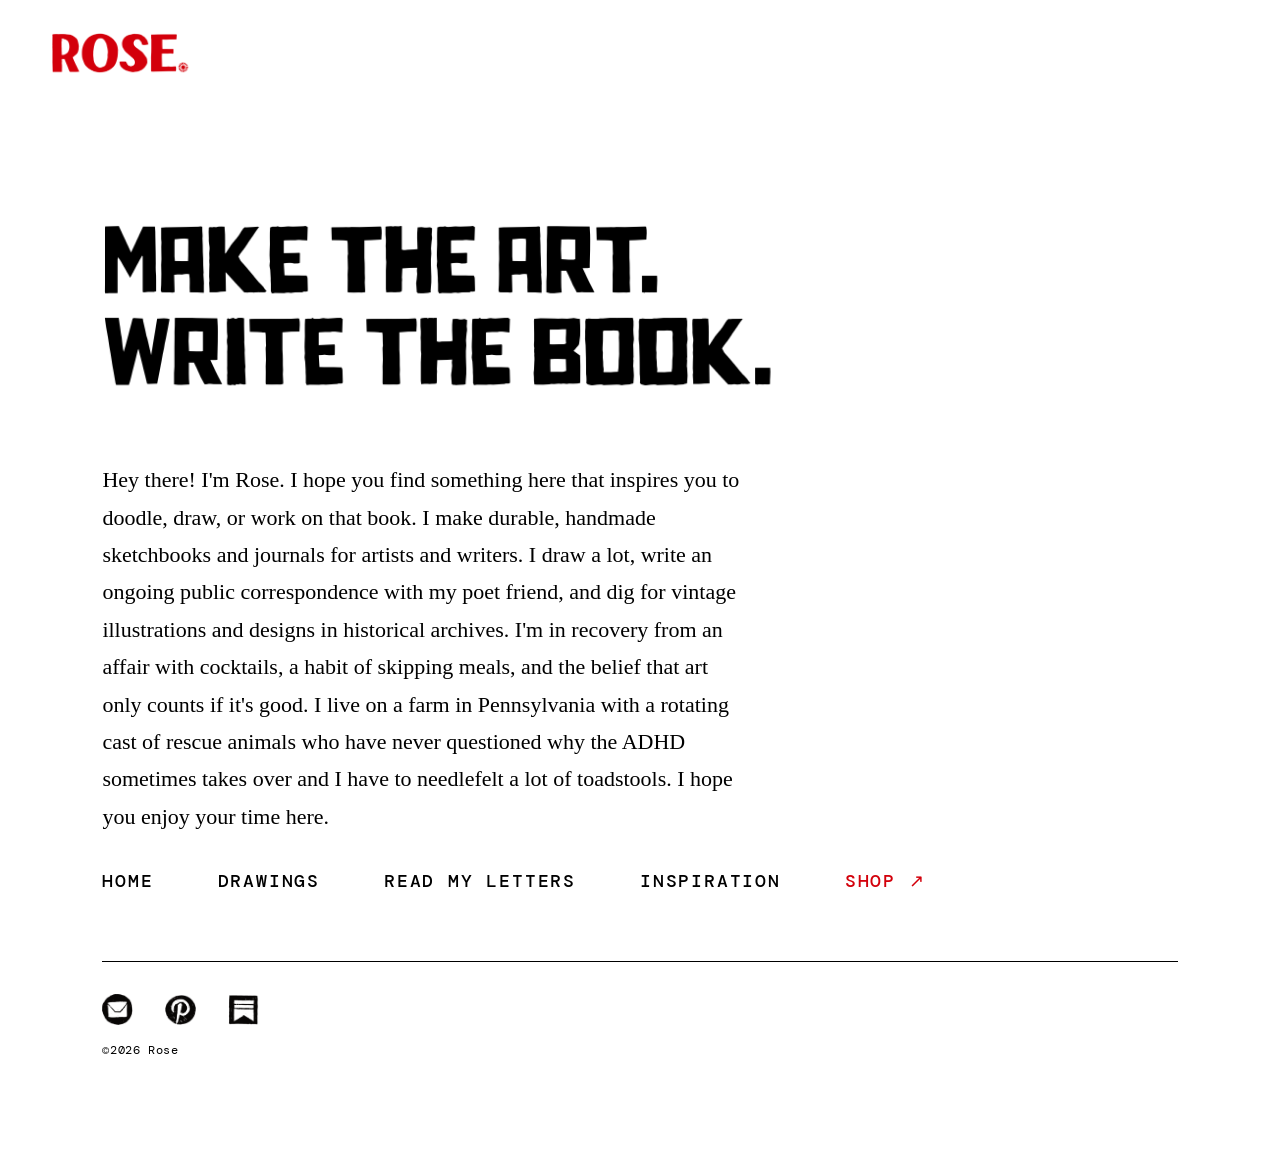
==== commit 239c28af: "Adjusted nav, made other style changes Here's a summary of all changes made across both sessions:  -" ====
--- a/index.html
+++ b/index.html
@@ -22,7 +22,8 @@
   
 <body class="page-home">
 
-  <header class="site-header">
+  <header class="site-header site-header--home">
+    <div class="site-header-inner">
     <a href="/" class="site-logo" aria-label="Rose — Artist Site, home">
       <img
         src="../assets/logo.png"
@@ -32,23 +33,7 @@
         height="24"
       >
     </a>
-
-    <nav class="site-nav" aria-label="Primary navigation">
-      <ul class="nav-list">
-        <li><a href="/" class="nav-link">Home</a></li>
-        <li><a href="/gallery/" class="nav-link" aria-current="page">Drawings</a></li>
-        <li>
-          <a
-            href="https://www.etsy.com/shop/MyNarrativeFlow"
-            class="nav-link"
-            target="_blank"
-            rel="noopener noreferrer"
-          >Shop ↗</a>
-        </li>
-        <li><a href="/letters/" class="nav-link">Read My Letters</a></li>
-        <li><a href="/archive/" class="nav-link">Inspiration</a></li>
-      </ul>
-    </nav>
+    </div>
   </header>
 
 
@@ -82,23 +67,18 @@
     <!-- Navigation -->
     <nav class="home-nav" aria-label="Primary navigation">
       <ul class="nav-list">
+        <li><a href="/" class="nav-link">Home</a></li>
         <li><a href="/gallery/" class="nav-link">Drawings</a></li>
-          <li>
+        <li><a href="/letters/" class="nav-link">Read My Letters</a></li>
+        <li><a href="/archive/" class="nav-link">Inspiration</a></li>
+        <li>
           <a
             href="https://www.etsy.com/shop/MyNarrativeFlow"
-            class="nav-link"
+            class="nav-link nav-link--shop"
             target="_blank"
             rel="noopener noreferrer"
           >Shop ↗</a>
         </li>
-
-        <li><a href="/letters/" class="nav-link">Read My Letters</a></li>
-
-
-
-        <li><a href="/archive/" class="nav-link">Inspiration</a></li>
-
-
       </ul>
     </nav>
      
--- a/style.css
+++ b/style.css
@@ -157,6 +157,18 @@
   margin-top: var(--space-sm);
 }
 
+.home-bio a,
+.page-description a {
+  text-decoration: underline;
+  text-underline-offset: 3px;
+  color: inherit;
+}
+
+.home-bio a:hover,
+.page-description a:hover {
+  color: var(--color-red);
+}
+
 
 /* ============================================================
    LAYOUT UTILITIES
@@ -187,12 +199,26 @@
    ============================================================ */
 
 .site-header {
+  border-bottom: 2px solid var(--color-black);
+}
+
+.site-header-inner {
   display: flex;
   align-items: center;
   justify-content: space-between;
   padding: var(--space-md) var(--gutter);
-  border-bottom: 2px solid var(--color-black);
+  max-width: var(--max-width);
+  margin-inline: auto;
+  width: 100%;
   gap: var(--space-md);
+}
+
+.site-header--home {
+  border-bottom: none;
+}
+
+.site-header--home .site-header-inner {
+  justify-content: flex-start;
 }
 
 .site-header img:not(.logo-image) {
@@ -259,6 +285,15 @@
 
 .nav-link[aria-current="page"] {
   border-bottom: 2px solid var(--color-black);
+}
+
+.nav-link--shop {
+  color: var(--color-red);
+}
+
+.nav-link--shop:hover {
+  color: var(--color-red);
+  opacity: 0.75;
 }
 
 
@@ -633,10 +668,24 @@
   margin-bottom: var(--space-sm);
 }
 
-.letters-subscribe iframe {
-  display: block;
-  max-width: 100%;
-  width: 480px;
+.letters-subscribe-btn {
+  display: inline-block;
+  font-family: var(--font-mono);
+  font-size: var(--font-size-sm);
+  font-weight: var(--font-weight-medium);
+  letter-spacing: var(--tracking-widest);
+  text-transform: uppercase;
+  color: var(--color-black);
+  background: transparent;
+  border: 2px solid var(--color-black);
+  padding: 0.75rem 2rem;
+  text-decoration: none;
+  transition: background 0.1s ease, color 0.1s ease;
+}
+
+.letters-subscribe-btn:hover {
+  background: var(--color-black);
+  color: var(--color-white);
 }
 
 
@@ -717,7 +766,7 @@
     --grid-gap: 1.25rem;
   }
 
-  .site-header {
+  .site-header-inner {
     flex-direction: column;
     align-items: flex-start;
     gap: var(--space-sm);
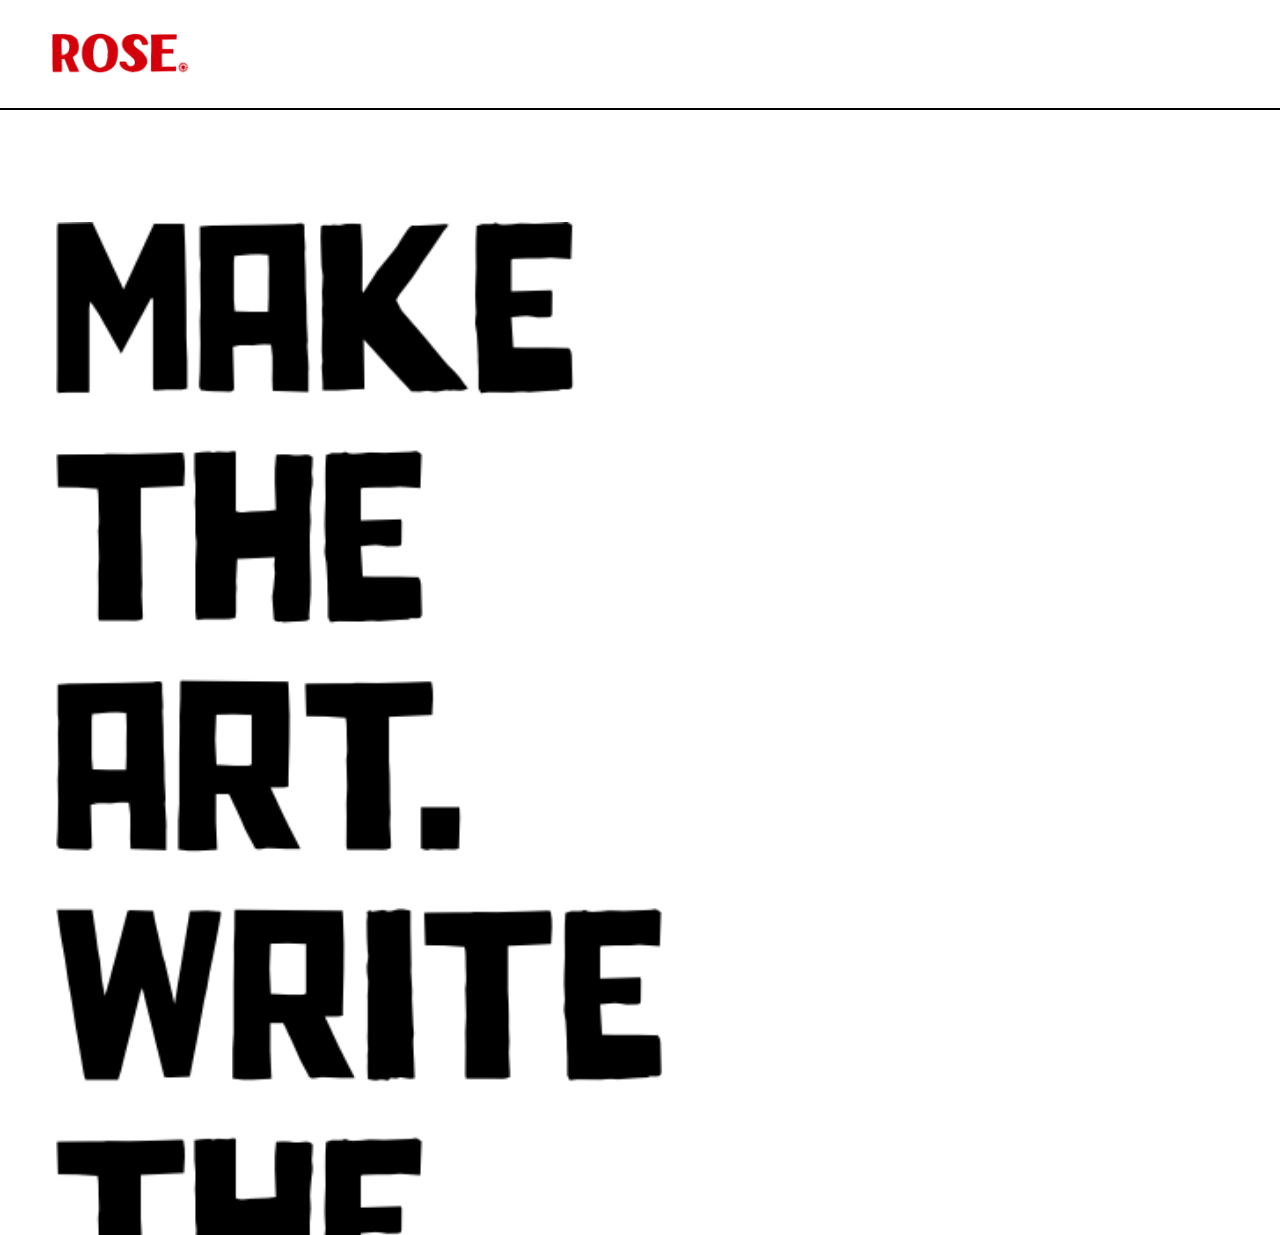
==== commit 2c3509ee: "Homepage top nav cleanup, letters nav fix, subscribe button restyle Remove nav links from homepage h" ====
--- a/index.html
+++ b/index.html
@@ -23,7 +23,7 @@
 <body class="page-home">
 
   <header class="site-header site-header--home">
-    <div class="site-header-inner">
+    <div class="container">
     <a href="/" class="site-logo" aria-label="Rose — Artist Site, home">
       <img
         src="../assets/logo.png"
@@ -54,12 +54,12 @@
     <!-- Bio: replace all four lines with your actual text -->
     <div class="home-bio" aria-label="Artist biography">
       <!-- [BIO TEXT HERE] -->
-      <p>Hey there! I'm Rose. I hope you find something here that inspires you to doodle, draw, or work on that book.
+      <p>Hey there! I'm Rose. I hope you find something here that inspires you to doodle, draw, or work on that book.<br><br>
         I make durable, handmade sketchbooks and journals for artists and writers. I draw a lot, write an ongoing public
-        correspondence with my poet friend, and dig for vintage illustrations and designs in historical archives.
+        correspondence with my poet friend, and dig for vintage illustrations and designs in historical archives.<br><br>
         I'm in recovery from an affair with cocktails, a habit of skipping meals, and the belief that art only counts
         if it's good. I live on a farm in Pennsylvania with a rotating cast of rescue animals who have never questioned
-        why the ADHD sometimes takes over and I have to needlefelt a lot of toadstools.
+        why the ADHD sometimes takes over and I have to needlefelt a lot of toadstools.<br><br>
 
         I hope you enjoy your time here.
               </div>
@@ -83,7 +83,11 @@
     </nav>
      
 
-    <footer class="home-footer">
+  </div><!-- /container -->
+  </div><!-- /home-layout -->
+
+  <footer class="home-footer">
+      <div class="container">
       <div class="home-social">
         <a href="mailto:your@email.com" aria-label="Email Rose">
           <img src="assets/socialicons-email-1040.png" alt="Email" class="social-icon">
@@ -91,14 +95,16 @@
         <a href="https://www.pinterest.com/mynarrativeflow" target="_blank" rel="noopener noreferrer" aria-label="Pinterest">
           <img src="assets/socialicons-pinterest-1040.png" alt="Pinterest" class="social-icon">
         </a>
+        <a href="https://www.etsy.com/shop/MyNarrativeFlow" target="_blank" rel="noopener noreferrer" aria-label="Etsy">
+          <img src="assets/socialicons-etsy-1040.png" alt="Etsy" class="social-icon">
+        </a>
         <a href="https://psdraftinprogress.substack.com" target="_blank" rel="noopener noreferrer" aria-label="Substack">
           <img src="assets/socialicons-substack-1040.png" alt="Substack" class="social-icon">
         </a>
       </div>
       <p class="home-copyright">©2026 Rose</p>
+        </div>
     </footer>
-  </div><!-- /container -->
-  </div><!-- /home-layout -->
 
 </body>
 </html>
--- a/style.css
+++ b/style.css
@@ -200,24 +200,23 @@
 
 .site-header {
   border-bottom: 2px solid var(--color-black);
-}
-
-.site-header-inner {
+  padding-block: var(--space-md);
+  padding-inline: 0;
+}
+
+.site-header .container {
   display: flex;
   align-items: center;
   justify-content: space-between;
-  padding: var(--space-md) var(--gutter);
-  max-width: var(--max-width);
-  margin-inline: auto;
-  width: 100%;
   gap: var(--space-md);
 }
 
 .site-header--home {
-  border-bottom: none;
-}
-
-.site-header--home .site-header-inner {
+   border-bottom: 2px solid var(--color-black);
+
+}
+
+.site-header--home .container {
   justify-content: flex-start;
 }
 
@@ -311,8 +310,8 @@
   flex: 1;
   display: flex;
   flex-direction: column;
-  padding-block: var(--space-xl);
-  padding-inline: var(--gutter);
+  padding-top: var(--space-xl);
+  padding-bottom: var(--space-md);
   max-width: var(--max-width);
   width: 100%;
   margin-inline: auto;
@@ -694,9 +693,9 @@
    ============================================================ */
 
 .home-footer {
-  margin-top: var(--space-lg);
+  margin-top: var(--space-md);
   padding-top: var(--space-md);
-  border-top: 1px solid var(--color-black);
+  border-top: 2px solid var(--color-black);
   display: flex;
   flex-direction: column;
   gap: var(--space-sm);
@@ -766,11 +765,10 @@
     --grid-gap: 1.25rem;
   }
 
-  .site-header-inner {
+  .site-header .container {
     flex-direction: column;
     align-items: flex-start;
     gap: var(--space-sm);
-    padding: var(--space-sm) var(--gutter);
   }
 
   .site-header img:not(.logo-image) {
@@ -783,7 +781,6 @@
 
   .home-layout {
     padding-block: var(--space-lg);
-    padding-inline: var(--gutter);
   }
 
   .page-title {
